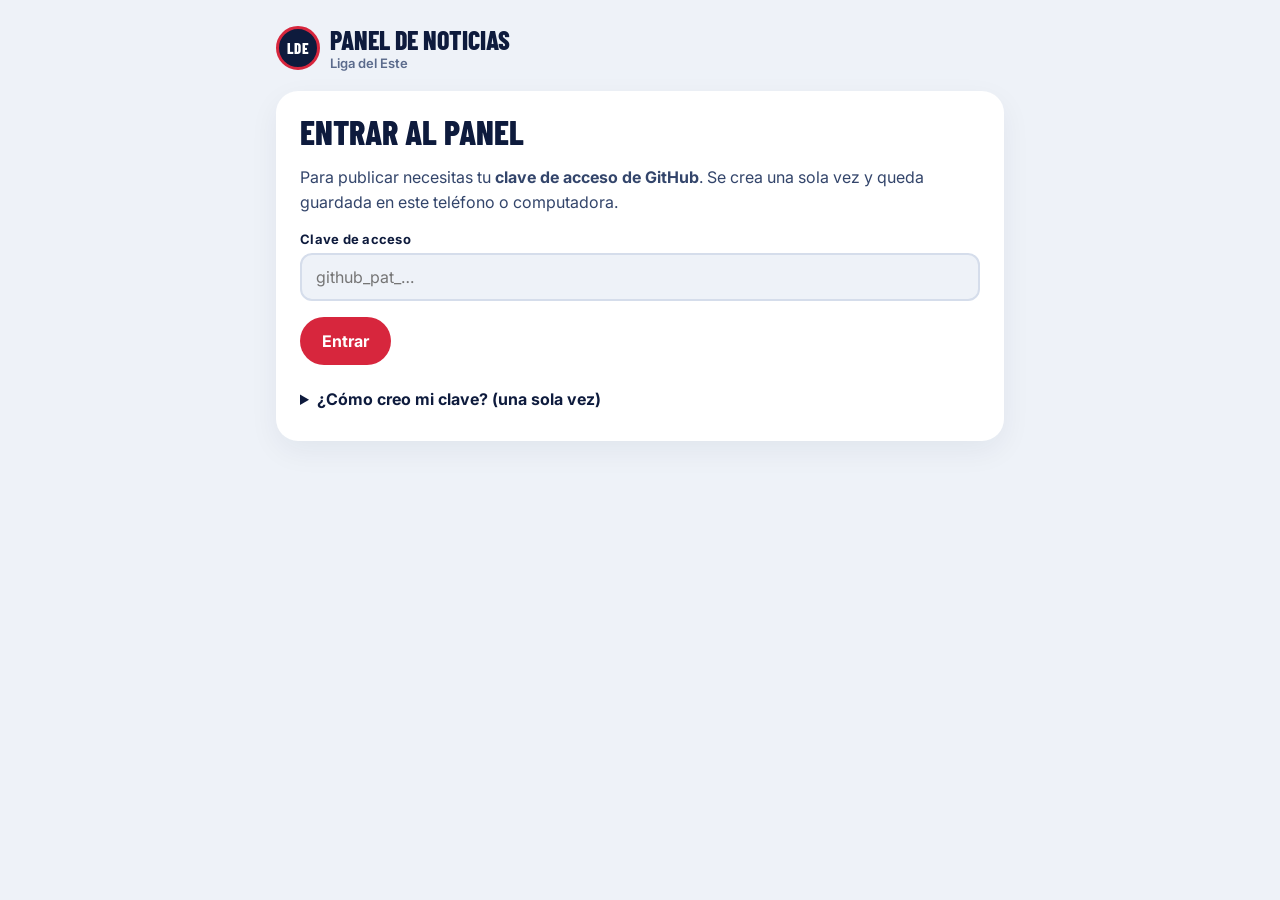
==== admin/index.html @ 83b0cbcc "Mudanza a GitHub Pages y sección de Noticias con panel /admin - publicar.yml publica en GitHub Pages" ====
<!doctype html>
<html lang="es">
<head>
<meta charset="utf-8">
<meta name="viewport" content="width=device-width, initial-scale=1">
<meta name="robots" content="noindex, nofollow">
<title>Panel de noticias — Liga del Este</title>
<link rel="preconnect" href="https://fonts.googleapis.com">
<link rel="preconnect" href="https://fonts.gstatic.com" crossorigin>
<link href="https://fonts.googleapis.com/css2?family=Barlow+Condensed:wght@700;800&amp;family=Inter:wght@400;500;600;700&amp;display=swap" rel="stylesheet">
<link rel="stylesheet" href="../css/styles.css">
<style>
  body { background: var(--bg); }
  .adm { max-width: 760px; margin: 0 auto; padding: 24px 16px 80px; display: flex; flex-direction: column; gap: 20px; }
  .adm-top { display: flex; align-items: center; justify-content: space-between; gap: 12px; flex-wrap: wrap; }
  .adm-brand { display: flex; align-items: center; gap: 10px; font-family: var(--font-display); font-weight: 800; font-size: 26px; color: var(--navy); text-decoration: none; }
  .adm-brand small { font-family: var(--font-body); font-size: 13px; font-weight: 600; color: var(--muted); display: block; }
  .adm-card { background: var(--white); border-radius: 22px; padding: 24px; display: flex; flex-direction: column; gap: 16px; box-shadow: 0 10px 30px rgba(14, 27, 61, .06); }
  .adm-card h1, .adm-card h2 { margin: 0; font-family: var(--font-display); font-weight: 800; font-size: 34px; line-height: 1; text-transform: uppercase; }
  .adm-card p { margin: 0; color: var(--ink-2); line-height: 1.55; }
  .adm-steps { margin: 0; padding-left: 22px; color: var(--ink-2); line-height: 1.6; display: flex; flex-direction: column; gap: 6px; }
  .adm-steps strong { color: var(--navy); }
  .adm-row { display: flex; gap: 10px; flex-wrap: wrap; align-items: center; }
  .adm-btn { border: none; cursor: pointer; font-family: var(--font-body); font-size: 16px; min-height: 48px; justify-content: center; }
  .adm-btn--ghost { background: var(--white); color: var(--navy); border: 2px solid var(--line-2); }
  .adm-btn--danger { background: var(--white); color: #B3122B; border: 2px solid #F3B7C1; }
  .adm-btn:disabled { opacity: .6; cursor: wait; }
  .adm-list { display: flex; flex-direction: column; gap: 10px; }
  .adm-item { display: flex; align-items: center; gap: 14px; background: var(--white); border: 1px solid var(--line); border-radius: 16px; padding: 12px; }
  .adm-item img, .adm-item .adm-noimg { width: 72px; height: 54px; border-radius: 10px; object-fit: cover; background: var(--navy); flex-shrink: 0; }
  .adm-item__txt { flex: 1; min-width: 0; display: flex; flex-direction: column; gap: 4px; }
  .adm-item__txt strong { font-size: 16px; line-height: 1.3; }
  .adm-item__txt span { font-size: 13px; color: var(--muted); }
  .adm-msg { border-radius: 14px; padding: 14px 16px; line-height: 1.5; font-weight: 600; }
  .adm-msg--ok { background: #E7F7EE; color: #0C5A2E; border: 1px solid #9ED9B5; }
  .adm-msg--err { background: #FFEDEF; color: #8A1023; border: 1px solid #F3B7C1; }
  .adm-msg--info { background: #EEF2F8; color: var(--navy); border: 1px solid var(--line-2); }
  .adm-help { font-size: 13px; color: var(--muted); line-height: 1.45; }
  .adm-thumbs { display: flex; flex-wrap: wrap; gap: 10px; }
  .adm-thumb { position: relative; width: 120px; aspect-ratio: 4 / 3; border-radius: 12px; overflow: hidden; background: var(--navy); }
  .adm-thumb img { width: 100%; height: 100%; object-fit: cover; display: block; }
  .adm-thumb button { position: absolute; top: 6px; right: 6px; width: 32px; height: 32px; border-radius: 50%; border: none; background: rgba(14, 27, 61, .85); color: var(--white); font-size: 18px; line-height: 1; cursor: pointer; }
  .adm-file { display: inline-flex; align-items: center; gap: 8px; min-height: 48px; padding: 0 18px; border: 2px dashed var(--soft); border-radius: 14px; font-weight: 700; color: var(--navy); cursor: pointer; background: var(--bg); }
  .adm-file input { position: absolute; width: 1px; height: 1px; opacity: 0; }
  .adm-file:focus-within { outline: 3px solid var(--blue); outline-offset: 2px; }
  .adm-count { font-size: 12px; color: var(--muted); text-align: right; }
  .adm-confirm { background: #FFEDEF; border-radius: 14px; padding: 14px; display: flex; flex-direction: column; gap: 10px; }
  .adm-select { font: inherit; font-size: 16px; min-height: 48px; border: 2px solid var(--line-2); border-radius: 12px; padding: 0 12px; background: var(--bg); color: var(--navy); width: 100%; }
  [hidden] { display: none !important; }
</style>
<script type="module" src="admin.js"></script>
</head>
<body>
<div class="adm">
  <div class="adm-top">
    <a class="adm-brand" href="../index.html"><span class="brand__badge" style="width:44px;height:44px;font-size:15px">LDE</span><span>PANEL DE NOTICIAS<small>Liga del Este</small></span></a>
    <button type="button" class="btn btn--plain adm-btn adm-btn--ghost" id="salir" hidden>Salir</button>
  </div>

  <!-- ===== Entrar ===== -->
  <section class="adm-card" id="vista-entrar" hidden>
    <h1>Entrar al panel</h1>
    <p>Para publicar necesitas tu <strong>clave de acceso de GitHub</strong>. Se crea una sola vez y queda guardada en este teléfono o computadora.</p>
    <div class="field">
      <label for="token">Clave de acceso</label>
      <input id="token" type="password" autocomplete="off" placeholder="github_pat_…">
    </div>
    <p class="adm-msg adm-msg--err" id="entrar-error" role="alert" hidden></p>
    <div class="adm-row"><button type="button" class="btn btn--red btn--plain adm-btn" id="entrar">Entrar</button></div>
    <details>
      <summary style="cursor:pointer;font-weight:700;padding:8px 0">¿Cómo creo mi clave? (una sola vez)</summary>
      <ol class="adm-steps">
        <li>Abre <a href="https://github.com/settings/personal-access-tokens/new" target="_blank" rel="noopener">github.com/settings/personal-access-tokens/new</a> con tu cuenta de GitHub.</li>
        <li><strong>Token name:</strong> Panel de noticias.</li>
        <li><strong>Expiration:</strong> elige <strong>Custom</strong> y pon una fecha dentro de un año.</li>
        <li><strong>Repository access:</strong> elige <strong>Only select repositories</strong> y marca <strong>liga-del-este-web</strong>.</li>
        <li><strong>Permissions → Repository permissions → Contents:</strong> elige <strong>Read and write</strong>.</li>
        <li>Toca <strong>Generate token</strong>, copia la clave (empieza con <code>github_pat_</code>) y pégala arriba.</li>
      </ol>
      <p class="adm-help">La clave solo sirve para la web de la liga. No la compartas. Si la pierdes o cambias de teléfono, crea otra igual.</p>
    </details>
  </section>

  <!-- ===== Lista ===== -->
  <section class="adm-card" id="vista-lista" hidden>
    <div class="adm-row" style="justify-content:space-between">
      <h1>Noticias</h1>
      <button type="button" class="btn btn--red btn--plain adm-btn" id="nueva">+ Nueva noticia</button>
    </div>
    <p class="adm-msg adm-msg--ok" id="lista-ok" role="status" hidden></p>
    <div class="adm-list" id="lista"><p class="adm-help">Cargando…</p></div>
  </section>

  <!-- ===== Editor ===== -->
  <section class="adm-card" id="vista-editor" hidden>
    <h2 id="editor-titulo">Nueva noticia</h2>
    <form id="editor" class="form-grid" novalidate>
      <div class="field"><label for="f-titulo">Título</label>
        <input id="f-titulo" type="text" maxlength="120" required placeholder="Ej.: Garrincha FC campeón de la Super Copa U12"></div>
      <div class="field field--half"><label for="f-fecha">Fecha</label><input id="f-fecha" type="date" required></div>
      <div class="field field--half"><label for="f-tipo">Tipo</label>
        <select id="f-tipo" class="adm-select">
          <option value="jornada">Jornada</option>
          <option value="aviso">Aviso</option>
          <option value="evento">Evento</option>
          <option value="institucional">La liga</option>
        </select></div>
      <div class="field"><label for="f-resumen">Resumen <span class="field__opt">(1 o 2 líneas: sale en la portada y en WhatsApp)</span></label>
        <textarea id="f-resumen" rows="2" maxlength="220"></textarea>
        <span class="adm-count" id="f-resumen-n">0 / 220</span></div>
      <div class="field"><label for="f-texto">Texto de la noticia</label>
        <textarea id="f-texto" rows="10" placeholder="Escribe aquí. Deja una línea en blanco entre párrafos."></textarea>
        <span class="adm-help">Deja una línea en blanco entre párrafos. Para <strong>negrita</strong>, escribe **así**.</span></div>

      <div class="field">
        <span style="font-size:13px;font-weight:700">Foto de portada</span>
        <div class="adm-thumbs" id="portada-prev"></div>
        <label class="adm-file"><input type="file" id="f-portada" accept="image/*">Elegir foto de portada</label>
      </div>
      <div class="field">
        <span style="font-size:13px;font-weight:700">Más fotos <span class="field__opt">(opcional)</span></span>
        <div class="adm-thumbs" id="fotos-prev"></div>
        <label class="adm-file"><input type="file" id="f-fotos" accept="image/*" multiple>Agregar fotos</label>
        <span class="adm-help">Las fotos se achican solas antes de subir, para que la web cargue rápido.</span>
      </div>

      <label class="consent"><input type="checkbox" id="f-urgente"><span><strong>Aviso urgente:</strong> mostrar una franja roja arriba de toda la web (ej.: se suspende la jornada por lluvia).</span></label>
      <div class="field field--half" id="f-hasta-box" hidden><label for="f-hasta">Mostrar la franja hasta</label><input id="f-hasta" type="date"></div>

      <p class="adm-msg adm-msg--err" id="editor-error" role="alert" hidden></p>
      <p class="adm-msg adm-msg--info" id="editor-progreso" role="status" hidden></p>
      <div class="adm-row">
        <button type="submit" class="btn btn--red btn--plain adm-btn" id="publicar">Publicar</button>
        <button type="button" class="btn btn--plain adm-btn adm-btn--ghost" id="cancelar">Cancelar</button>
        <button type="button" class="btn btn--plain adm-btn adm-btn--danger" id="borrar" hidden>Borrar noticia</button>
      </div>
      <div class="adm-confirm" id="confirmar-borrar" hidden>
        <strong>¿Seguro que quieres borrar esta noticia y sus fotos? No se puede deshacer.</strong>
        <div class="adm-row">
          <button type="button" class="btn btn--plain adm-btn adm-btn--danger" id="borrar-si">Sí, borrar</button>
          <button type="button" class="btn btn--plain adm-btn adm-btn--ghost" id="borrar-no">No, dejarla</button>
        </div>
      </div>
    </form>
  </section>
</div>
</body>
</html>
---- css/styles.css ----
/* Liga del Este — estilos del sitio */

:root {
  --navy: #0E1B3D;
  --navy-deep: #0B1530;
  --red: #D7263D;
  --blue: #1F4FD1;
  --blue-dark: #1A44B8;
  --bg: #EEF2F8;
  --bg-hero: #E4EAF4;
  --white: #FFFFFF;
  --ink-2: #33456B;
  --ink-3: #3A4A6B;
  --muted: #5B6B8C;
  --line: #DCE3EF;
  --line-2: #D5DDEB;
  --line-3: #E6EBF4;
  --soft: #C9D5F0;
  --tick-label: #9FB4E8;

  --font-display: 'Barlow Condensed', sans-serif;
  --font-body: Inter, system-ui, sans-serif;
  --container: 1360px;
  --shadow-card: 0 14px 30px rgba(14, 27, 61, .14);
}

* { box-sizing: border-box; }

body {
  margin: 0;
  background: var(--bg);
  color: var(--navy);
  font-family: var(--font-body);
  overflow-x: hidden;
}

a { color: var(--blue); }
a:hover { color: var(--navy); }

.container {
  max-width: var(--container);
  margin: 0 auto;
  padding-left: 24px;
  padding-right: 24px;
}

.display { font-family: var(--font-display); font-weight: 800; }
.accent-red { color: var(--red); }
.accent-blue { color: var(--blue); }

/* ---------- Avatar / escudo ---------- */
.crest {
  border-radius: 50%;
  color: var(--white);
  display: inline-flex;
  align-items: center;
  justify-content: center;
  font-family: var(--font-display);
  font-weight: 800;
  flex-shrink: 0;
}

/* ---------- Botones ---------- */
.btn {
  display: inline-flex;
  align-items: center;
  gap: 14px;
  border-radius: 999px;
  text-decoration: none;
  font-weight: 700;
  flex-shrink: 0;
}
.btn:hover { filter: brightness(1.12); }
.btn__icon {
  border-radius: 50%;
  display: flex;
  align-items: center;
  justify-content: center;
  flex-shrink: 0;
}
.btn--dark { background: var(--navy); color: var(--white); }
.btn--dark:hover { color: var(--white); }
.btn--dark .btn__icon { background: var(--red); }
.btn--light { background: var(--white); color: var(--navy); }
.btn--light:hover { color: var(--navy); }
.btn--light .btn__icon { background: var(--navy); }
.btn--red { background: var(--red); color: var(--white); }
.btn--red:hover { color: var(--white); }
.btn--red .btn__icon { background: var(--white); }

.btn--lg { padding: 7px 28px 7px 7px; font-size: 17px; }
.btn--lg .btn__icon { width: 48px; height: 48px; }
.btn--md { padding: 7px 26px 7px 7px; font-size: 16px; }
.btn--md .btn__icon { width: 46px; height: 46px; }
.btn--sm { padding: 6px 22px 6px 6px; font-size: 15px; gap: 12px; }
.btn--sm .btn__icon { width: 40px; height: 40px; }
.btn--plain { padding: 12px 22px; font-size: 15px; gap: 10px; }

/* ---------- Encabezado de sección ---------- */
.kicker {
  font-size: 13px;
  font-weight: 700;
  letter-spacing: .14em;
  color: var(--red);
}
.section-title {
  margin: 0;
  font-family: var(--font-display);
  font-weight: 800;
  font-size: clamp(40px, 5vw, 64px);
  line-height: .95;
  text-transform: uppercase;
}
.section-head {
  display: flex;
  flex-wrap: wrap;
  justify-content: space-between;
  align-items: flex-end;
  gap: 24px;
  margin-bottom: 36px;
}
.section-head__text { display: flex; flex-direction: column; gap: 10px; }

/* ---------- Cintillo de resultados ---------- */
.ticker {
  background: var(--navy);
  color: var(--white);
  display: flex;
  align-items: stretch;
  height: 44px;
  font-size: 14px;
}
.ticker__label {
  background: var(--red);
  display: flex;
  align-items: center;
  gap: 8px;
  padding: 0 18px;
  font-family: var(--font-display);
  font-weight: 800;
  letter-spacing: .06em;
  font-size: 16px;
  flex-shrink: 0;
  z-index: 2;
}
.ticker__dot { width: 8px; height: 8px; border-radius: 50%; background: var(--white); }
.ticker__viewport { overflow: hidden; flex: 1; display: flex; align-items: center; }
.ticker__track {
  display: flex;
  width: max-content;
  animation: lde-tick 70s linear infinite;
}
.ticker__track:hover { animation-play-state: paused; }
@keyframes lde-tick { from { transform: translateX(0); } to { transform: translateX(-50%); } }
.ticker__item {
  display: flex;
  align-items: center;
  gap: 10px;
  padding: 0 26px;
  border-right: 1px solid rgba(255, 255, 255, .14);
  white-space: nowrap;
}
.ticker__cat { font-size: 11px; font-weight: 700; letter-spacing: .08em; color: var(--tick-label); }
.ticker__team { font-weight: 500; }
.ticker__score {
  font-family: var(--font-display);
  font-weight: 800;
  font-size: 18px;
  background: rgba(255, 255, 255, .1);
  padding: 1px 8px;
  border-radius: 6px;
}

/* ---------- Portada ---------- */
.hero { position: relative; background: var(--bg-hero); }
.hero__band {
  position: absolute;
  top: 0; right: 0; bottom: 0;
  width: 34%;
  background: var(--navy);
}
.hero__navwrap { position: relative; padding-top: 22px; }

.nav {
  position: relative;
  background: var(--white);
  border-radius: 999px;
  padding: 10px 12px 10px 18px;
  display: flex;
  align-items: center;
  gap: 20px;
  box-shadow: 0 8px 30px rgba(14, 27, 61, .08);
}
.brand { display: flex; align-items: center; gap: 10px; text-decoration: none; color: var(--navy); }
.brand:hover { color: var(--navy); }
.brand__badge {
  width: 52px; height: 52px;
  border-radius: 50%;
  background: var(--navy);
  border: 3px solid var(--red);
  display: flex;
  align-items: center;
  justify-content: center;
  color: var(--white);
  font-family: var(--font-display);
  font-weight: 800;
  font-size: 18px;
  letter-spacing: .02em;
  flex-shrink: 0;
}
.brand__text { display: flex; flex-direction: column; line-height: 1; }
.brand__name { font-family: var(--font-display); font-weight: 800; font-size: 22px; letter-spacing: .02em; }
.brand__tag { font-size: 11px; font-weight: 600; color: var(--muted); letter-spacing: .1em; }

.nav__links {
  display: flex;
  flex: 1;
  justify-content: center;
  gap: 26px;
  font-weight: 600;
  font-size: 15px;
}
.nav__links a { color: var(--ink-3); text-decoration: none; }
.nav__links a:hover,
.nav__links a[aria-current="page"] { color: var(--red); }
.nav__spacer { flex: 1; display: none; }
.nav__menubtn {
  display: none;
  width: 48px; height: 48px;
  border-radius: 50%;
  border: 1px solid var(--line-2);
  background: var(--white);
  align-items: center;
  justify-content: center;
  cursor: pointer;
  flex-shrink: 0;
}

@media (max-width: 980px) {
  .nav__links { display: none; }
  .nav__spacer { display: block; }
  .nav__menubtn { display: inline-flex; }
  .nav.is-open .nav__links {
    display: flex;
    flex-direction: column;
    gap: 4px;
    position: absolute;
    top: calc(100% + 10px);
    left: 0; right: 0;
    background: var(--white);
    border-radius: 24px;
    padding: 12px;
    box-shadow: 0 20px 50px rgba(14, 27, 61, .14);
    z-index: 10;
  }
  .nav.is-open .nav__links a { padding: 12px 14px; border-radius: 12px; }
  .nav.is-open .nav__links a:hover { background: var(--bg); }
}
@media (max-width: 560px) {
  .nav__cta { display: none; }
  .brand__tag { display: none; }
}

.hero__main {
  position: relative;
  padding-top: 64px;
  display: flex;
  flex-wrap: wrap;
  gap: 40px;
  align-items: stretch;
}
.hero__copy {
  flex: 999 1 560px;
  min-width: 0;
  display: flex;
  flex-direction: column;
  gap: 28px;
  padding-bottom: 40px;
}
.edition-chip {
  display: inline-flex;
  align-self: flex-start;
  align-items: center;
  gap: 10px;
  background: var(--white);
  border-radius: 999px;
  padding: 8px 16px 8px 8px;
  font-size: 13px;
  font-weight: 700;
  letter-spacing: .04em;
}
.edition-chip__tag { background: var(--blue); color: var(--white); border-radius: 999px; padding: 4px 10px; }
.hero__title {
  margin: 0;
  font-family: var(--font-display);
  font-weight: 800;
  font-size: clamp(52px, 7vw, 104px);
  line-height: .92;
  letter-spacing: -.01em;
  text-transform: uppercase;
}
.hero__lead { margin: 0; font-size: 19px; line-height: 1.55; color: var(--ink-2); max-width: 600px; }
.hero__actions { display: flex; flex-wrap: wrap; align-items: center; gap: 22px; }
.crest-stack { display: flex; align-items: center; gap: 12px; }
.crest-stack__list { display: flex; padding-left: 12px; }
.crest-stack__list .crest { width: 46px; height: 46px; margin-left: -12px; border: 3px solid var(--bg-hero); font-size: 15px; }
.crest-stack__text { font-size: 14px; line-height: 1.3; color: var(--ink-2); }
.crest-stack__text strong { color: var(--navy); font-size: 16px; }

.stats {
  margin-top: 14px;
  background: var(--navy);
  color: var(--white);
  clip-path: polygon(44px 0, 100% 0, 100% calc(100% - 44px), calc(100% - 44px) 100%, 0 100%, 0 44px);
  padding: 34px 44px;
  display: flex;
  flex-wrap: wrap;
  align-items: center;
  gap: 28px;
}
.stat { display: flex; align-items: center; gap: 28px; }
.stat__body { display: flex; flex-direction: column; gap: 4px; }
.stat__num { font-family: var(--font-display); font-weight: 800; font-size: 60px; line-height: 1; }
.stat__label { font-size: 15px; color: var(--soft); }
.stat__ring { width: 12px; height: 12px; border-radius: 50%; border: 3px solid var(--red); }
.spin-link { position: relative; width: 116px; height: 116px; display: block; margin-left: auto; }
.spin-link__ring { animation: lde-spin 22s linear infinite; transform-origin: 50% 50%; }
@keyframes lde-spin { to { transform: rotate(360deg); } }
.spin-link__arrow { position: absolute; inset: 0; display: flex; align-items: center; justify-content: center; }

.hero__photo {
  flex: 1 1 420px;
  min-width: 0;
  min-height: 560px;
  position: relative;
  background: var(--blue);
  clip-path: polygon(60px 0, 100% 0, 100% 100%, 0 100%, 0 60px);
  overflow: hidden;
}
.hero__photo > svg,
.hero__photo > img { position: absolute; inset: 0; width: 100%; height: 100%; object-fit: cover; }
.hero__caption {
  position: absolute;
  left: 24px; right: 24px; bottom: 24px;
  background: rgba(14, 27, 61, .78);
  color: var(--white);
  border-radius: 14px;
  padding: 16px 18px;
  display: flex;
  align-items: center;
  gap: 14px;
  font-size: 14px;
  line-height: 1.4;
}
.hero__caption span { color: var(--soft); }

@media (prefers-reduced-motion: reduce) {
  .ticker__track, .spin-link__ring { animation: none; }
}

/* ---------- Centro de competición ---------- */
.competition { padding-top: 110px; padding-bottom: 40px; }
.competition__intro { margin: 0; max-width: 420px; color: var(--ink-2); line-height: 1.5; }

.pill {
  display: inline-flex;
  align-items: center;
  gap: 10px;
  border-radius: 999px;
  font-family: var(--font-body);
  font-weight: 700;
  cursor: pointer;
  min-height: 48px;
  border: 2px solid var(--line-2);
  background: var(--white);
  color: var(--navy);
}
.pill:hover { border-color: var(--blue); }
.pill--div { padding: 0 22px; font-size: 16px; }
.pill--div[aria-selected="true"] { border-color: var(--navy); background: var(--navy); color: var(--white); }
.pill--cat { justify-content: center; min-width: 76px; padding: 0 18px; font-size: 15px; }
.pill--cat[aria-pressed="true"] { border-color: var(--cur); background: var(--cur); color: var(--white); }
.pill__dot { width: 12px; height: 12px; border-radius: 50%; border: 2px solid var(--white); }

.div-tabs { display: flex; flex-wrap: wrap; gap: 12px; margin-bottom: 16px; }
.cat-pills { display: flex; flex-wrap: wrap; gap: 8px; margin-bottom: 30px; }

.panel {
  background: var(--white);
  border-radius: 28px;
  padding: 28px;
  box-shadow: 0 20px 50px rgba(14, 27, 61, .07);
}
.panel__head {
  display: flex;
  flex-wrap: wrap;
  justify-content: space-between;
  align-items: center;
  gap: 18px;
  margin-bottom: 24px;
}
.panel__id { display: flex; align-items: center; gap: 14px; }
.panel__badge {
  width: 54px; height: 54px;
  border-radius: 16px;
  background: var(--cur);
  color: var(--white);
  display: flex;
  align-items: center;
  justify-content: center;
  font-family: var(--font-display);
  font-weight: 800;
  font-size: 22px;
}
.panel__title { font-family: var(--font-display); font-weight: 800; font-size: 30px; line-height: 1; text-transform: uppercase; }
.panel__meta { font-size: 14px; color: var(--muted); }

.view-tabs { display: flex; background: var(--bg); border-radius: 999px; padding: 5px; gap: 4px; }
.view-tab {
  border: none;
  border-radius: 999px;
  padding: 0 20px;
  min-height: 44px;
  font-family: var(--font-body);
  font-weight: 700;
  font-size: 14px;
  cursor: pointer;
  background: transparent;
  color: var(--muted);
}
.view-tab[aria-selected="true"] { background: var(--white); color: var(--navy); box-shadow: 0 2px 8px rgba(14, 27, 61, .12); }

.matches { display: grid; grid-template-columns: repeat(auto-fill, minmax(320px, 1fr)); gap: 16px; }
@media (max-width: 400px) { .matches { grid-template-columns: 1fr; } }

.card { transition: transform .2s, box-shadow .2s; }
.card:hover { transform: translateY(-3px); box-shadow: var(--shadow-card); }

.match {
  border: 1px solid var(--line);
  border-radius: 20px;
  padding: 20px;
  display: flex;
  flex-direction: column;
  gap: 16px;
  background: var(--white);
}
.match__top {
  display: flex;
  justify-content: space-between;
  align-items: center;
  font-size: 12px;
  font-weight: 700;
  letter-spacing: .06em;
  color: var(--muted);
}
.match__tag { border-radius: 999px; padding: 4px 10px; }
.match__tag--final { background: var(--navy); color: var(--white); }
.match__tag--sched { background: #E6EDFF; color: var(--blue); }
.match__teams { display: grid; grid-template-columns: minmax(0, 1fr) auto minmax(0, 1fr); align-items: center; gap: 10px; }
.match__team { display: flex; flex-direction: column; align-items: center; gap: 8px; text-align: center; font-weight: 700; font-size: 14px; line-height: 1.25; }
.match__team .crest { width: 56px; height: 56px; font-size: 18px; }
.match__score {
  font-family: var(--font-display);
  font-weight: 800;
  font-size: 40px;
  line-height: 1;
  background: var(--bg);
  border-radius: 14px;
  padding: 8px 14px;
  white-space: nowrap;
}
.match__venue {
  display: flex;
  align-items: center;
  gap: 8px;
  font-size: 13px;
  color: var(--muted);
  border-top: 1px dashed var(--line);
  padding-top: 12px;
}

.standings-wrap { overflow-x: auto; border: 1px solid var(--line); border-radius: 20px; }
.standings { width: 100%; border-collapse: collapse; min-width: 640px; font-size: 15px; }
.standings thead tr { background: var(--navy); color: var(--white); font-size: 12px; letter-spacing: .08em; }
.standings th { padding: 14px 8px; }
.standings th:first-child, .standings td:first-child { padding-left: 16px; text-align: left; }
.standings th:nth-child(2) { text-align: left; }
.standings th:last-child, .standings td:last-child { padding-right: 16px; }
.standings td { padding: 12px 8px; text-align: center; }
.standings td:nth-child(2) { text-align: left; }
.standings tbody tr { border-top: 1px solid var(--line-3); }
.standings tbody tr:first-child { background: #F3F6FD; }
.standings__pos {
  display: inline-flex;
  width: 28px; height: 28px;
  border-radius: 8px;
  align-items: center;
  justify-content: center;
  font-weight: 700;
  background: var(--bg);
  color: var(--navy);
}
.standings__pos--top { background: var(--cur); color: var(--white); }
.standings__team { display: flex; align-items: center; gap: 10px; font-weight: 600; }
.standings__team .crest { width: 32px; height: 32px; font-size: 12px; }
.standings__pts { font-family: var(--font-display); font-weight: 800; font-size: 22px; }

.empty {
  border: 2px dashed var(--soft);
  border-radius: 20px;
  padding: 44px 24px;
  display: flex;
  flex-direction: column;
  align-items: center;
  gap: 12px;
  text-align: center;
}
.empty strong { font-size: 18px; }
.empty span { color: var(--muted); max-width: 460px; line-height: 1.5; }

.panel__foot {
  display: flex;
  flex-wrap: wrap;
  justify-content: space-between;
  align-items: center;
  gap: 14px;
  margin-top: 22px;
  padding-top: 20px;
  border-top: 1px solid var(--line-3);
}
.panel__source { font-size: 13px; color: var(--muted); }
.panel__foot .btn { background: var(--cur); color: var(--white); }

/* ---------- Banner próxima jornada ---------- */
.banner-section { padding-top: 40px; padding-bottom: 40px; }
.banner {
  background: var(--red);
  color: var(--white);
  clip-path: polygon(0 0, calc(100% - 60px) 0, 100% 60px, 100% 100%, 60px 100%, 0 calc(100% - 60px));
  padding: 48px 56px;
  display: flex;
  flex-wrap: wrap;
  align-items: center;
  justify-content: space-between;
  gap: 28px;
}
.banner__text { display: flex; flex-direction: column; gap: 10px; max-width: 720px; }
.banner__kicker { font-size: 13px; font-weight: 700; letter-spacing: .14em; color: #FFD9DE; }
.banner__title { font-family: var(--font-display); font-weight: 800; font-size: clamp(36px, 4.4vw, 58px); line-height: .95; text-transform: uppercase; }
.banner__lead { font-size: 17px; line-height: 1.5; color: #FFE7EA; }
@media (max-width: 560px) { .banner { padding: 44px 28px; } }

/* ---------- Divisiones ---------- */
.divisions { padding-top: 70px; padding-bottom: 40px; }
.div-grid { display: grid; grid-template-columns: repeat(auto-fit, minmax(300px, 1fr)); gap: 20px; }
@media (max-width: 400px) { .div-grid { grid-template-columns: 1fr; } }
.div-card { background: var(--white); border-radius: 24px; overflow: hidden; display: flex; flex-direction: column; }
.div-card__head {
  color: var(--white);
  padding: 28px;
  display: flex;
  flex-direction: column;
  gap: 6px;
  min-height: 120px;
  justify-content: flex-end;
}
.div-card__kicker { font-size: 12px; font-weight: 700; letter-spacing: .12em; opacity: .85; }
.div-card__name { font-family: var(--font-display); font-weight: 800; font-size: 44px; line-height: 1; text-transform: uppercase; }
.div-card__body { padding: 24px 28px 28px; display: flex; flex-direction: column; gap: 18px; flex: 1; }
.div-card__cats { display: flex; flex-wrap: wrap; gap: 8px; }
.div-card__cats span { border: 1px solid var(--line); border-radius: 999px; padding: 6px 12px; font-size: 13px; font-weight: 700; }
.div-card__nums { display: flex; gap: 24px; margin-top: auto; }
.div-card__nums div { display: flex; flex-direction: column; }
.div-card__nums strong { font-family: var(--font-display); font-weight: 800; font-size: 34px; line-height: 1; }
.div-card__nums span { font-size: 13px; color: var(--muted); }

/* ---------- TV ---------- */
.tv { background: var(--navy); color: var(--white); margin-top: 70px; }
.tv__inner { padding-top: 90px; padding-bottom: 90px; display: flex; flex-wrap: wrap; gap: 48px; align-items: center; }
.tv__copy { flex: 1 1 380px; display: flex; flex-direction: column; gap: 18px; }
.tv__copy .kicker { color: #FF8A98; }
.tv__copy .accent-red { color: #FF5A6E; }
.tv__lead { margin: 0; font-size: 18px; line-height: 1.55; color: var(--soft); }
.tv__copy .btn { align-self: flex-start; }
.tv__grid { flex: 999 1 560px; min-width: 0; display: grid; grid-template-columns: repeat(2, minmax(0, 1fr)); gap: 16px; }
@media (max-width: 560px) { .tv__grid { grid-template-columns: 1fr; } }
.video { display: flex; flex-direction: column; gap: 10px; }
.video__thumb {
  aspect-ratio: 16 / 9;
  border-radius: 16px;
  position: relative;
  display: flex;
  align-items: center;
  justify-content: center;
}
.video__play {
  width: 56px; height: 56px;
  border-radius: 50%;
  background: rgba(255, 255, 255, .95);
  display: flex;
  align-items: center;
  justify-content: center;
}
.video__tag {
  position: absolute;
  left: 12px; top: 12px;
  color: var(--white);
  font-size: 11px;
  font-weight: 700;
  letter-spacing: .08em;
  padding: 4px 10px;
  border-radius: 999px;
}
.video__title { font-weight: 600; font-size: 15px; line-height: 1.35; }

/* ---------- Clubes ---------- */
.clubs { padding-top: 100px; padding-bottom: 40px; }
.clubs__all { font-weight: 700; color: var(--navy); }
.club-grid { display: grid; grid-template-columns: repeat(auto-fill, minmax(150px, 1fr)); gap: 14px; }
.club {
  background: var(--white);
  border-radius: 20px;
  padding: 22px 12px;
  display: flex;
  flex-direction: column;
  align-items: center;
  gap: 12px;
  text-decoration: none;
  color: var(--navy);
  text-align: center;
  font-weight: 600;
  font-size: 14px;
  line-height: 1.3;
}
.club:hover { color: var(--navy); }
.club .crest { width: 72px; height: 72px; font-size: 24px; }

/* ---------- Patrocinadores ---------- */
.sponsors { padding-top: 60px; padding-bottom: 100px; }
.sponsors__inner {
  border-top: 1px solid var(--line-2);
  padding-top: 40px;
  display: flex;
  flex-direction: column;
  gap: 24px;
  align-items: center;
}
.sponsors .kicker { color: var(--muted); }
.sponsors__row { display: flex; flex-wrap: wrap; justify-content: center; gap: 14px; width: 100%; }
.sponsor-slot {
  flex: 1 1 170px;
  max-width: 220px;
  height: 84px;
  border: 2px dashed var(--soft);
  border-radius: 16px;
  display: flex;
  align-items: center;
  justify-content: center;
  font-weight: 700;
  font-size: 13px;
  letter-spacing: .06em;
  color: var(--muted);
}
.sponsors__cta { font-weight: 700; color: var(--red); }

/* ---------- Pie ---------- */
.footer { background: var(--navy-deep); color: var(--soft); }
.footer__inner { padding-top: 72px; padding-bottom: 32px; display: flex; flex-direction: column; gap: 48px; }
.footer__cols { display: flex; flex-wrap: wrap; gap: 48px; justify-content: space-between; }
.footer__about { flex: 1 1 320px; max-width: 420px; display: flex; flex-direction: column; gap: 18px; }
.footer__about p { margin: 0; line-height: 1.6; }
.footer__brand { display: flex; align-items: center; gap: 12px; }
.footer__brand .brand__badge { width: 56px; height: 56px; font-size: 19px; }
.footer__brand span { font-family: var(--font-display); font-weight: 800; font-size: 26px; color: var(--white); }
.socials { display: flex; gap: 10px; }
.socials a {
  width: 44px; height: 44px;
  border-radius: 50%;
  border: 1px solid rgba(255, 255, 255, .25);
  display: flex;
  align-items: center;
  justify-content: center;
}
.footer__col { display: flex; flex-direction: column; gap: 12px; }
.footer__col--contact { gap: 14px; align-items: flex-start; }
.footer__col-title { color: var(--white); font-weight: 700; }
.footer__col a:not(.btn) { color: var(--soft); text-decoration: none; }
.footer__col a:not(.btn):hover { color: var(--white); }
.footer__bottom {
  border-top: 1px solid rgba(255, 255, 255, .12);
  padding-top: 22px;
  display: flex;
  flex-wrap: wrap;
  justify-content: space-between;
  gap: 12px;
  font-size: 13px;
}

/* ---------- Ajustes móviles ---------- */
@media (max-width: 560px) {
  .stats { padding: 34px 28px; }
  .spin-link { margin-left: 0; }
  .hero__photo { min-height: 420px; }
  .panel { padding: 20px; border-radius: 22px; }
}

/* =========================================================
   Galería de fotos (portada e historia)
   ========================================================= */
.gallery-section { padding-top: 90px; padding-bottom: 40px; }
.gallery {
  display: grid;
  grid-template-columns: repeat(4, minmax(0, 1fr));
  grid-auto-rows: clamp(150px, 16vw, 230px);
  gap: 14px;
}
/* La primera foto va grande; con 5 fotos quedan dos filas parejas. */
.gallery > :first-child { grid-column: span 2; grid-row: span 2; }
@media (max-width: 760px) {
  .gallery { grid-template-columns: repeat(2, minmax(0, 1fr)); grid-auto-rows: 140px; gap: 10px; }
}

.photo {
  position: relative;
  border-radius: 18px;
  overflow: hidden;
  background: var(--navy);
  margin: 0;
  min-width: 0;
}
.photo__btn {
  all: unset;
  display: block;
  width: 100%;
  height: 100%;
  cursor: zoom-in;
}
.photo__btn:focus-visible { outline: 3px solid var(--red); outline-offset: 3px; }
.photo img { width: 100%; height: 100%; object-fit: cover; display: block; transition: transform .4s; }
.photo:hover img { transform: scale(1.04); }
.photo figcaption {
  position: absolute;
  left: 10px; right: 10px; bottom: 10px;
  background: rgba(14, 27, 61, .78);
  color: var(--white);
  border-radius: 10px;
  padding: 8px 12px;
  font-size: 13px;
  line-height: 1.35;
  pointer-events: none;
}
.photo--empty {
  background: var(--white);
  border: 2px dashed var(--soft);
  display: flex;
  flex-direction: column;
  align-items: center;
  justify-content: center;
  gap: 8px;
  color: var(--muted);
  font-size: 13px;
  font-weight: 700;
  letter-spacing: .04em;
  text-align: center;
  padding: 12px;
}
.gallery-note { margin: 18px 0 0; font-size: 13px; color: var(--muted); }

.lightbox {
  border: none;
  padding: 0;
  background: transparent;
  max-width: min(1100px, 94vw);
  max-height: 92vh;
}
.lightbox::backdrop { background: rgba(11, 21, 48, .88); }
.lightbox img { display: block; max-width: 100%; max-height: 80vh; border-radius: 16px; margin: 0 auto; }
.lightbox__caption { color: var(--white); text-align: center; margin-top: 12px; font-size: 15px; }
.lightbox__close {
  position: fixed;
  top: 16px; right: 16px;
  width: 48px; height: 48px;
  border-radius: 50%;
  border: none;
  background: var(--white);
  cursor: pointer;
  display: flex;
  align-items: center;
  justify-content: center;
}

/* =========================================================
   Página Historia
   ========================================================= */
.h-hero__main {
  position: relative;
  padding-top: 64px;
  padding-bottom: 80px;
  display: flex;
  flex-wrap: wrap;
  gap: 40px;
  align-items: center;
}
.h-hero__copy { flex: 999 1 520px; min-width: 0; display: flex; flex-direction: column; gap: 26px; }
.collage {
  flex: 1 1 440px;
  min-width: 0;
  display: grid;
  grid-template-columns: 1.3fr 1fr;
  grid-template-rows: 220px 220px;
  gap: 14px;
}
.collage > :first-child { grid-row: span 2; clip-path: polygon(60px 0, 100% 0, 100% 100%, 0 100%, 0 60px); border-radius: 0; }
@media (max-width: 480px) { .collage { grid-template-rows: 160px 160px; } }

.about { padding-top: 100px; padding-bottom: 40px; display: flex; flex-wrap: wrap; gap: 48px; }
.about__title { flex: 1 1 360px; }
.about__body { flex: 1.4 1 420px; display: flex; flex-direction: column; gap: 18px; font-size: 18px; line-height: 1.6; color: var(--ink-2); }
.about__body p { margin: 0; }
.placeholder-text { color: var(--muted); font-style: italic; }

.h-stats {
  margin-top: 30px;
  background: var(--navy);
  color: var(--white);
  clip-path: polygon(44px 0, 100% 0, 100% calc(100% - 44px), calc(100% - 44px) 100%, 0 100%, 0 44px);
  padding: 40px 44px;
  display: grid;
  grid-template-columns: repeat(auto-fit, minmax(160px, 1fr));
  gap: 28px;
}

.values { padding-top: 60px; padding-bottom: 40px; }
.values__grid { display: grid; grid-template-columns: repeat(auto-fit, minmax(260px, 1fr)); gap: 20px; }
.value {
  background: var(--white);
  border-radius: 24px;
  padding: 30px 28px;
  display: flex;
  flex-direction: column;
  gap: 14px;
}
.value__num { font-family: var(--font-display); font-weight: 800; font-size: 20px; color: var(--red); }
.value__title { font-family: var(--font-display); font-weight: 800; font-size: 36px; line-height: 1; text-transform: uppercase; }
.value p { margin: 0; color: var(--ink-2); line-height: 1.55; }

.editions { padding-top: 80px; padding-bottom: 40px; }
.editions__grid { display: grid; grid-template-columns: repeat(auto-fill, minmax(230px, 1fr)); gap: 14px; }
.edition {
  background: var(--white);
  border-radius: 20px;
  padding: 22px;
  display: flex;
  flex-direction: column;
  gap: 8px;
  min-height: 180px;
}
.edition__num { font-family: var(--font-display); font-weight: 800; font-size: 56px; line-height: .9; color: var(--blue); }
.edition__label { font-size: 12px; font-weight: 700; letter-spacing: .12em; color: var(--muted); }
.edition__dates { font-weight: 700; }
.edition__note { font-size: 14px; color: var(--muted); line-height: 1.45; margin-top: auto; }
.edition--current { background: var(--red); color: var(--white); }
.edition--current .edition__num { color: var(--white); }
.edition--current .edition__label,
.edition--current .edition__note { color: #FFE7EA; }

.venues { padding-top: 80px; padding-bottom: 40px; }
.venues__grid { display: grid; grid-template-columns: repeat(auto-fill, minmax(250px, 1fr)); gap: 14px; }
.venue {
  background: var(--white);
  border-radius: 20px;
  padding: 20px;
  display: flex;
  align-items: center;
  gap: 14px;
}
.venue__icon {
  width: 48px; height: 48px;
  border-radius: 14px;
  background: var(--bg);
  display: flex;
  align-items: center;
  justify-content: center;
  flex-shrink: 0;
}
.venue strong { display: block; font-size: 16px; }
.venue span { font-size: 14px; color: var(--muted); }

.join { padding-top: 60px; padding-bottom: 100px; }

/* La franja azul oscuro solo va detrás de la foto. Cuando la portada se apila
   en una columna (tablet / celular) quedaría detrás del titular y taparía
   las palabras en azul oscuro, así que se oculta. */
@media (max-width: 1100px) {
  .hero__band { display: none; }
}

/* =========================================================
   Logos e integración con YouTube
   ========================================================= */
.crest--logo { background: var(--white); box-shadow: inset 0 0 0 1px var(--line); overflow: hidden; }
.crest--logo img { width: 78%; height: 78%; object-fit: contain; display: block; }
.brand__badge--logo { background: var(--white); border-color: var(--white); overflow: hidden; padding: 0; }
.brand__badge--logo img { width: 100%; height: 100%; object-fit: contain; display: block; }

.sponsor-slot--logo { border: 1px solid var(--line-2); background: var(--white); padding: 14px 20px; }
.sponsor-slot--logo img { max-width: 100%; max-height: 100%; object-fit: contain; display: block; }
a.sponsor-slot--logo:hover { border-color: var(--blue); }

.video__thumb--real {
  border: none;
  padding: 0;
  width: 100%;
  cursor: pointer;
  background-size: cover;
  background-position: center;
  background-color: var(--navy);
}
.video__thumb--real:hover .video__play { transform: scale(1.08); }
.video__thumb--real:focus-visible { outline: 3px solid var(--white); outline-offset: 3px; }
.video__play { transition: transform .2s; }

.video-dialog { width: min(1100px, 94vw); }
.video-dialog__frame { aspect-ratio: 16 / 9; width: 100%; border-radius: 16px; overflow: hidden; background: #000; }
.video-dialog__frame iframe { width: 100%; height: 100%; border: 0; display: block; }

/* Datos en vivo de Dribbli */
.club__count { font-size: 12px; font-weight: 600; color: var(--muted); margin-top: -6px; }
.match__pens { display: block; font-family: var(--font-body); font-size: 11px; font-weight: 600; color: var(--muted); text-align: center; margin-top: 4px; }
.standings__group { font-family: var(--font-display); font-weight: 800; font-size: 22px; text-transform: uppercase; margin: 22px 0 10px; }
.standings__group:first-child { margin-top: 0; }
.standings abbr { text-decoration: none; cursor: help; }
.leaders { min-width: 560px; }
.leaders td:nth-child(3) { text-align: left; }
.leaders th:nth-child(3) { text-align: left; }
.leaders__player { text-align: left !important; font-weight: 600; }
.leaders th:nth-child(2) { text-align: left; }

/* Las 4 vistas (Resultados, Próximos, Tabla, Líderes) se reparten el ancho en celular */
@media (max-width: 560px) {
  .view-tabs { width: 100%; overflow-x: auto; }
  .view-tab { flex: 1 0 auto; padding: 0 10px; font-size: 13px; }
}

/* El titular no debe salirse en pantallas angostas (ni con la letra de respaldo) */
.hero__title { font-size: clamp(40px, 10.5vw, 104px); overflow-wrap: break-word; }

/* =========================================================
   Contacto, WhatsApp y formulario de patrocinio
   ========================================================= */
.sponsors__cta {
  font: inherit;
  font-weight: 700;
  color: var(--red);
  background: none;
  border: none;
  padding: 10px 4px;
  cursor: pointer;
  text-decoration: underline;
  text-underline-offset: 3px;
}
.sponsors__cta:hover { color: var(--navy); }
.sponsors__cta:focus-visible { outline: 3px solid var(--blue); outline-offset: 2px; border-radius: 6px; }
.footer__contact { color: var(--white); font-weight: 600; }

.btn--wa {
  background: #128C4A;
  color: var(--white);
  border: none;
  padding: 14px 24px;
  font-size: 16px;
  font-family: var(--font-body);
  justify-content: center;
  cursor: pointer;
  gap: 10px;
}
.btn--wa:hover { color: var(--white); }

.form-dialog {
  border: none;
  border-radius: 24px;
  padding: 0;
  width: min(560px, calc(100vw - 32px));
  max-height: calc(100dvh - 32px);
  background: var(--white);
  color: var(--navy);
  box-shadow: 0 30px 80px rgba(11, 21, 48, .35);
}
.form-dialog::backdrop { background: rgba(11, 21, 48, .7); }
.form-dialog__form, .form-dialog__done { padding: 32px; display: flex; flex-direction: column; gap: 16px; }
.form-dialog__form[hidden], .form-dialog__done[hidden] { display: none; }
.form-dialog__title { margin: 0; font-family: var(--font-display); font-weight: 800; font-size: 34px; line-height: 1; text-transform: uppercase; }
.form-dialog__lead { margin: 0; color: var(--ink-2); line-height: 1.5; }
.form-dialog__close {
  position: absolute;
  top: 14px; right: 14px;
  width: 44px; height: 44px;
  border-radius: 50%;
  border: 1px solid var(--line-2);
  background: var(--white);
  color: var(--navy);
  display: flex;
  align-items: center;
  justify-content: center;
  cursor: pointer;
}
.form-dialog__error { margin: 0; color: #B3122B; font-weight: 600; font-size: 14px; }
.form-dialog__alt { margin: 0; font-size: 13px; color: var(--muted); line-height: 1.5; }
.field { display: flex; flex-direction: column; gap: 6px; min-width: 0; }
.field label { font-size: 13px; font-weight: 700; letter-spacing: .02em; }
.field__opt { font-weight: 500; color: var(--muted); }
.field input, .field textarea {
  font: inherit;
  font-size: 16px;
  color: var(--navy);
  background: var(--bg);
  border: 2px solid var(--line-2);
  border-radius: 12px;
  padding: 12px 14px;
  min-height: 48px;
  width: 100%;
}
.field textarea { resize: vertical; }
.field input:focus, .field textarea:focus { outline: none; border-color: var(--blue); background: var(--white); }
.field-row { display: grid; grid-template-columns: 1fr 1fr; gap: 14px; }
@media (max-width: 520px) {
  .field-row { grid-template-columns: 1fr; }
  .form-dialog__form, .form-dialog__done { padding: 24px 20px; }
  .form-dialog__title { font-size: 28px; padding-right: 40px; }
}

/* =========================================================
   Páginas de texto (preguntas frecuentes, privacidad)
   ========================================================= */
.hero--page .hero__band { display: none; }
.page-head { position: relative; padding-top: 56px; padding-bottom: 64px; display: flex; flex-direction: column; gap: 22px; }
.page-head__title { font-size: clamp(40px, 8vw, 88px); }

.faq { padding-top: 64px; padding-bottom: 20px; max-width: 900px; display: flex; flex-direction: column; gap: 12px; }
.faq__item { background: var(--white); border-radius: 18px; border: 1px solid var(--line); }
.faq__item[open] { box-shadow: 0 12px 30px rgba(14, 27, 61, .08); }
.faq__q {
  list-style: none;
  cursor: pointer;
  padding: 20px 60px 20px 24px;
  font-weight: 700;
  font-size: 18px;
  position: relative;
  min-height: 44px;
}
.faq__q::-webkit-details-marker { display: none; }
.faq__q::after {
  content: "";
  position: absolute;
  right: 24px; top: 50%;
  width: 10px; height: 10px;
  border-right: 2.5px solid var(--red);
  border-bottom: 2.5px solid var(--red);
  transform: translateY(-70%) rotate(45deg);
  transition: transform .2s;
}
.faq__item[open] .faq__q::after { transform: translateY(-30%) rotate(-135deg); }
.faq__q:focus-visible { outline: 3px solid var(--blue); outline-offset: 2px; border-radius: 18px; }
.faq__a { padding: 0 24px 22px; color: var(--ink-2); line-height: 1.6; font-size: 16px; }
.faq__a p { margin: 0 0 10px; }
.faq__a p:last-child { margin-bottom: 0; }
.faq__a ul { margin: 0 0 10px; padding-left: 20px; }
.faq__a a { font-weight: 600; }

.prose { padding-top: 64px; padding-bottom: 90px; max-width: 760px; color: var(--ink-2); line-height: 1.7; font-size: 17px; }
.prose h2 { font-family: var(--font-display); font-weight: 800; font-size: 30px; line-height: 1.05; text-transform: uppercase; color: var(--navy); margin: 40px 0 12px; }
.prose h3 { font-size: 18px; color: var(--navy); margin: 24px 0 6px; }
.prose p { margin: 0 0 12px; }
.prose ul { padding-left: 20px; margin: 0 0 12px; }
.prose__updated { font-size: 14px; color: var(--muted); }

/* Partes que la liga debe completar antes de publicar */
mark.todo { background: #FFF1B8; color: #5C4400; border-radius: 4px; padding: 0 4px; font-style: italic; }

/* =========================================================
   Formularios con opciones (inscripción)
   ========================================================= */
.form-grid { display: grid; grid-template-columns: 1fr 1fr; gap: 14px; }
.form-grid > * { grid-column: 1 / -1; }
.form-grid > .field--half { grid-column: auto; }
@media (max-width: 520px) { .form-grid > .field--half { grid-column: 1 / -1; } }
.field__hint { font-size: 13px; color: var(--muted); }
.field--choices { border: none; padding: 0; margin: 0; min-width: 0; }
.field--choices legend { font-size: 13px; font-weight: 700; letter-spacing: .02em; padding: 0; margin-bottom: 8px; }
.choices { display: flex; flex-wrap: wrap; gap: 8px; }
.choice { position: relative; cursor: pointer; }
.choice input { position: absolute; opacity: 0; width: 1px; height: 1px; }
.choice span {
  display: inline-flex;
  align-items: center;
  min-height: 44px;
  padding: 0 16px;
  border: 2px solid var(--line-2);
  border-radius: 999px;
  font-weight: 600;
  font-size: 14px;
  background: var(--white);
}
.choice input:checked + span { background: var(--navy); border-color: var(--navy); color: var(--white); }
.choice input:focus-visible + span { outline: 3px solid var(--blue); outline-offset: 2px; }
.consent { display: flex; gap: 10px; align-items: flex-start; font-size: 14px; line-height: 1.45; cursor: pointer; }
.consent input { width: 22px; height: 22px; margin: 0; flex-shrink: 0; accent-color: var(--navy); }
.form-dialog__form .btn--wa { margin-top: 4px; }

/* =========================================================
   Imágenes para Instagram
   ========================================================= */
.panel__actions { display: flex; flex-wrap: wrap; gap: 10px; }
.btn--ig { background: var(--white); color: var(--navy); border: 2px solid var(--line-2); font-family: var(--font-body); cursor: pointer; }
.btn--ig:hover { border-color: var(--navy); filter: none; }
.btn--ig[hidden] { display: none; }
.share-dialog { width: min(620px, calc(100vw - 32px)); }
.share-dialog__body { padding: 28px; display: flex; flex-direction: column; gap: 16px; }
.share-formats { display: flex; gap: 6px; background: var(--bg); border-radius: 999px; padding: 5px; align-self: flex-start; }
.share-formats .view-tab[aria-pressed="true"] { background: var(--white); color: var(--navy); box-shadow: 0 2px 8px rgba(14, 27, 61, .12); }
.share-preview { position: relative; background: var(--bg); border-radius: 16px; padding: 12px; display: flex; justify-content: center; min-height: 200px; }
.share-preview img { max-width: 100%; max-height: 56vh; width: auto; border-radius: 8px; box-shadow: 0 10px 30px rgba(14, 27, 61, .2); transition: opacity .2s; }
.share-preview__loading { position: absolute; inset: 0; display: flex; align-items: center; justify-content: center; font-weight: 700; color: var(--muted); }
.share-preview__loading[hidden] { display: none; }
.share-actions { display: flex; flex-wrap: wrap; gap: 10px; }
.share-actions .share-btn { flex: 1 1 180px; justify-content: center; cursor: pointer; border: none; font-family: var(--font-body); font-size: 16px; }
.share-actions .share-btn[hidden] { display: none; }
@media (max-width: 520px) { .share-dialog__body { padding: 22px 18px; } }

/* =========================================================
   Boletín (Brevo)
   ========================================================= */
.nl-band {
  background: var(--white);
  color: var(--navy);
  border-radius: 28px;
  padding: 32px;
  display: flex;
  flex-wrap: wrap;
  gap: 28px;
  align-items: flex-start;
}
.nl-band__text { flex: 1 1 280px; display: flex; flex-direction: column; gap: 10px; }
.nl-band__text p { margin: 0; color: var(--ink-2); line-height: 1.5; }
.nl-band__title { margin: 0; font-family: var(--font-display); font-weight: 800; font-size: clamp(30px, 4vw, 42px); line-height: .98; text-transform: uppercase; }
.nl-band__form { flex: 2 1 420px; min-width: 0; }
.nl-form { display: flex; flex-direction: column; gap: 14px; }
.nl-form__grid { display: grid; grid-template-columns: 1fr 1fr; gap: 12px; }
@media (max-width: 560px) { .nl-form__grid { grid-template-columns: 1fr; } .nl-band { padding: 24px 20px; } }
.nl-form .consent { color: var(--ink-2); }
.nl-form .consent a { color: var(--blue); font-weight: 600; }
.nl-form__submit { border: none; cursor: pointer; font-family: var(--font-body); font-size: 16px; justify-content: center; align-self: flex-start; min-height: 48px; padding: 12px 26px; }
.nl-form__submit:disabled { opacity: .7; cursor: wait; }
.nl-done { background: #E7F7EE; border: 1px solid #9ED9B5; color: #0C5A2E; border-radius: 16px; padding: 18px 20px; display: flex; flex-direction: column; gap: 4px; line-height: 1.45; }
.nl-skip { align-self: center; background: none; border: none; color: var(--muted); font: inherit; font-size: 14px; text-decoration: underline; cursor: pointer; padding: 10px; }
.nl-skip:hover { color: var(--navy); }

/* =========================================================
   Pop-up (tarjeta abajo, no tapa la página)
   ========================================================= */
.popup {
  position: fixed;
  z-index: 50;
  right: max(20px, env(safe-area-inset-right, 0px));
  bottom: max(20px, env(safe-area-inset-bottom, 0px));
  width: min(360px, calc(100vw - 40px));
  background: var(--white);
  color: var(--navy);
  border-radius: 22px;
  box-shadow: 0 24px 60px rgba(11, 21, 48, .35);
  padding: 24px 22px 18px;
  display: flex;
  flex-direction: column;
  gap: 12px;
  opacity: 0;
  transform: translateY(24px);
  transition: opacity .25s, transform .25s;
}
.popup.is-in { opacity: 1; transform: none; }
.popup--patrocinador { border-top: 6px solid var(--red); }
.popup--instagram { border-top: 6px solid var(--blue); }
.popup__close {
  position: absolute;
  top: 10px; right: 10px;
  width: 44px; height: 44px;
  border-radius: 50%;
  border: none;
  background: var(--bg);
  color: var(--navy);
  display: flex;
  align-items: center;
  justify-content: center;
  cursor: pointer;
}
.popup__close:focus-visible, .popup__link:focus-visible { outline: 3px solid var(--blue); outline-offset: 2px; }
.popup__kicker { font-size: 12px; font-weight: 700; letter-spacing: .14em; color: var(--red); padding-right: 48px; }
.popup__head { display: flex; align-items: center; gap: 12px; padding-right: 48px; }
.popup__logo--league { width: 48px; height: 48px; border-radius: 50%; background: var(--white); box-shadow: 0 0 0 1px var(--line); display: flex; align-items: center; justify-content: center; overflow: hidden; flex-shrink: 0; }
.popup__logo--league img { width: 90%; height: 90%; object-fit: contain; }
.popup__logo--sponsor { display: flex; justify-content: center; padding: 6px 0; }
.popup__logo--sponsor img { max-height: 76px; max-width: 220px; object-fit: contain; }
.popup__title { margin: 0; font-family: var(--font-display); font-weight: 800; font-size: 30px; line-height: 1; text-transform: uppercase; }
.popup__text { margin: 0; color: var(--ink-2); line-height: 1.45; font-size: 15px; }
.popup__cta { justify-content: center; gap: 8px; min-height: 48px; }
.popup__link { background: none; border: none; font: inherit; font-size: 13px; color: var(--muted); text-decoration: underline; cursor: pointer; padding: 6px; align-self: center; }
.popup__link:hover { color: var(--navy); }
@media (max-width: 560px) {
  .popup { left: max(12px, env(safe-area-inset-left, 0px)); right: max(12px, env(safe-area-inset-right, 0px)); bottom: max(12px, env(safe-area-inset-bottom, 0px)); width: auto; }
}
@media (prefers-reduced-motion: reduce) { .popup { transition: none; } }

/* =========================================================
   Noticias
   ========================================================= */
.chip { display: inline-flex; align-items: center; border-radius: 999px; padding: 4px 12px; font-size: 12px; font-weight: 700; letter-spacing: .06em; text-transform: uppercase; background: var(--bg); color: var(--navy); }
.chip--aviso { background: var(--red); color: var(--white); }
.chip--jornada { background: var(--blue); color: var(--white); }
.chip--evento { background: var(--navy); color: var(--white); }
.chip--institucional { background: #E6EDFF; color: var(--blue); }

.news-home { padding-top: 70px; padding-bottom: 20px; }
.news-page { padding-top: 48px; padding-bottom: 80px; display: flex; flex-direction: column; gap: 24px; }
.news-filters { display: flex; flex-wrap: wrap; gap: 8px; }
.news-filters:empty { display: none; }
.news-filters .pill[aria-pressed="true"] { background: var(--navy); border-color: var(--navy); color: var(--white); }
.news-grid { display: grid; grid-template-columns: repeat(auto-fill, minmax(300px, 1fr)); gap: 20px; }
@media (max-width: 400px) { .news-grid { grid-template-columns: 1fr; } }
.news-empty { color: var(--muted); font-size: 17px; margin: 0; }
.news-card { background: var(--white); border-radius: 22px; overflow: hidden; }
.news-card__link { display: flex; flex-direction: column; height: 100%; text-decoration: none; color: var(--navy); }
.news-card__link:hover { color: var(--navy); }
.news-card__link:focus-visible { outline: 3px solid var(--blue); outline-offset: 3px; border-radius: 22px; }
.news-card__img { aspect-ratio: 16 / 9; background: var(--navy); display: flex; align-items: center; justify-content: center; overflow: hidden; }
.news-card__img img { width: 100%; height: 100%; object-fit: cover; display: block; }
.news-card__noimg { font-family: var(--font-display); font-weight: 800; font-size: 44px; color: rgba(255, 255, 255, .25); letter-spacing: .05em; }
.news-card__body { padding: 20px 22px 24px; display: flex; flex-direction: column; gap: 10px; }
.news-card__meta { display: flex; align-items: center; gap: 10px; font-size: 13px; color: var(--muted); font-weight: 600; }
.news-card__title { margin: 0; font-family: var(--font-display); font-weight: 800; font-size: 28px; line-height: 1.02; text-transform: uppercase; text-wrap: balance; }
.news-card__summary { margin: 0; color: var(--ink-2); line-height: 1.5; font-size: 15px; display: -webkit-box; -webkit-line-clamp: 3; -webkit-box-orient: vertical; overflow: hidden; }

.hero--slim { padding-bottom: 8px; }
.noticia { max-width: 820px; padding-top: 40px; padding-bottom: 80px; display: flex; flex-direction: column; gap: 20px; }
.noticia__volver { font-weight: 700; color: var(--blue); text-decoration: none; align-self: flex-start; padding: 8px 0; }
.noticia__meta { display: flex; align-items: center; gap: 12px; color: var(--muted); font-weight: 600; font-size: 15px; }
.noticia__titulo { margin: 0; font-family: var(--font-display); font-weight: 800; font-size: clamp(38px, 7vw, 68px); line-height: .95; text-transform: uppercase; text-wrap: balance; }
.noticia__resumen { margin: 0; font-size: 20px; line-height: 1.5; color: var(--ink-2); font-weight: 500; }
.noticia__portada { margin: 0; border-radius: 22px; overflow: hidden; background: var(--navy); }
.noticia__portada img { width: 100%; display: block; max-height: 70vh; object-fit: cover; }
.noticia__texto { font-size: 18px; line-height: 1.7; color: var(--ink-2); }
.noticia__texto p { margin: 0 0 16px; }
.noticia__texto a { font-weight: 600; overflow-wrap: anywhere; }
.noticia__galeria { display: grid; grid-template-columns: repeat(auto-fill, minmax(180px, 1fr)); gap: 10px; }
.noticia__foto { border: none; padding: 0; border-radius: 14px; overflow: hidden; aspect-ratio: 4 / 3; cursor: zoom-in; background: var(--navy); }
.noticia__foto img { width: 100%; height: 100%; object-fit: cover; display: block; }
.noticia__foto:focus-visible { outline: 3px solid var(--blue); outline-offset: 3px; }
.noticia__compartir { display: flex; flex-wrap: wrap; align-items: center; gap: 10px; padding-top: 20px; border-top: 1px solid var(--line-2); font-weight: 700; }
.noticia__compartir .btn { cursor: pointer; font-family: var(--font-body); font-size: 15px; }

/* Franja de aviso urgente (arriba de todo) */
.aviso-urgente { background: var(--red); color: var(--white); }
.aviso-urgente__inner { max-width: var(--container); margin: 0 auto; padding: 8px 12px 8px 24px; display: flex; align-items: center; gap: 12px; }
.aviso-urgente__tag { background: var(--white); color: var(--red); font-weight: 800; font-size: 12px; letter-spacing: .1em; border-radius: 999px; padding: 3px 10px; flex-shrink: 0; }
.aviso-urgente__text { flex: 1; min-width: 0; color: var(--white); font-weight: 700; text-decoration: none; line-height: 1.35; padding: 6px 0; }
.aviso-urgente__text:hover { color: var(--white); text-decoration: underline; }
.aviso-urgente__text span { white-space: nowrap; opacity: .9; font-weight: 600; }
.aviso-urgente__close { width: 44px; height: 44px; flex-shrink: 0; border: none; border-radius: 50%; background: rgba(255, 255, 255, .15); color: var(--white); display: flex; align-items: center; justify-content: center; cursor: pointer; }
@media (max-width: 560px) { .aviso-urgente__inner { padding-left: 16px; } }
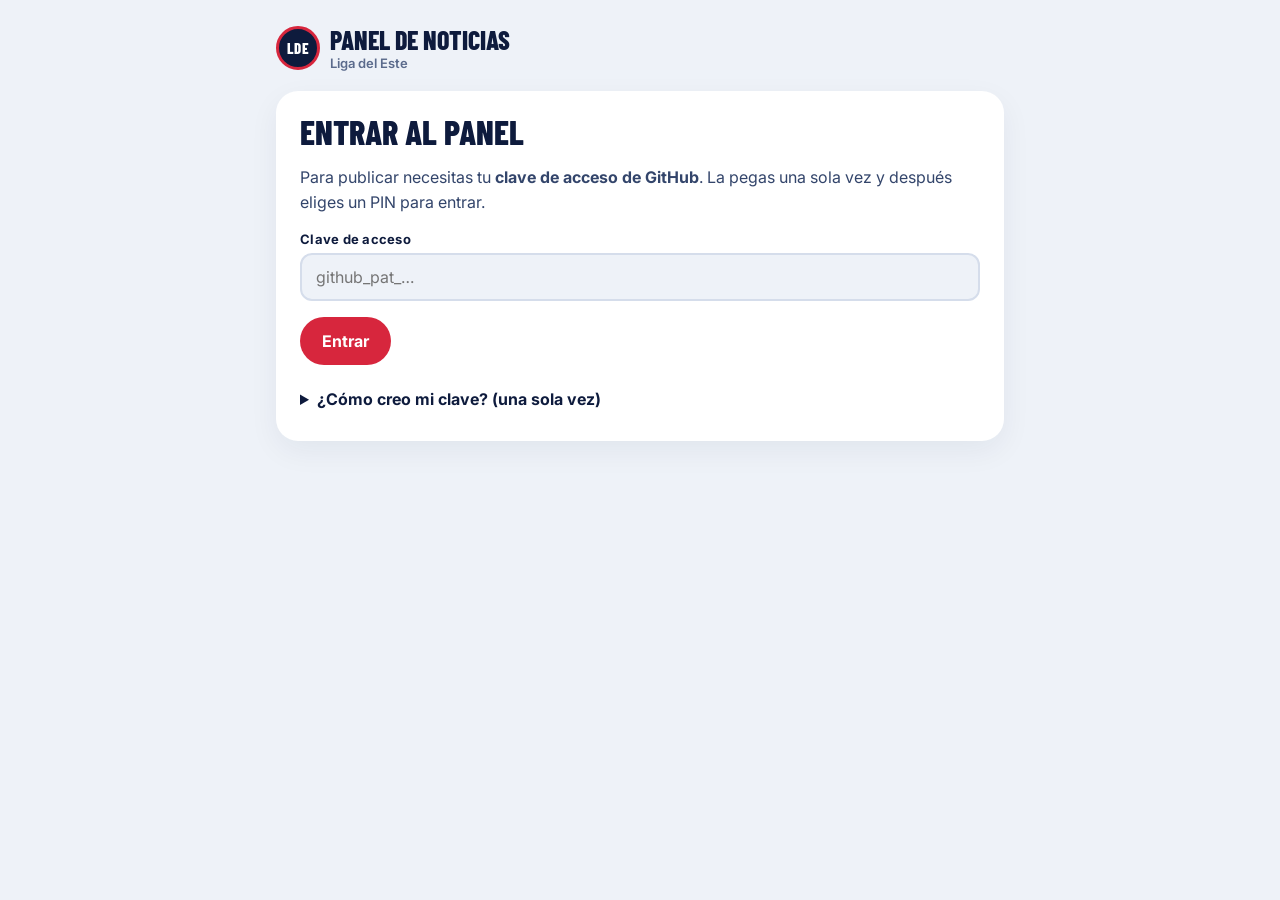
==== commit 302b59f9: "PIN para entrar al panel de noticias - La clave de GitHub se pega una vez y se guarda cifrada (AES-G" ====
--- a/admin/index.html
+++ b/admin/index.html
@@ -60,11 +60,12 @@
   <!-- ===== Entrar ===== -->
   <section class="adm-card" id="vista-entrar" hidden>
     <h1>Entrar al panel</h1>
-    <p>Para publicar necesitas tu <strong>clave de acceso de GitHub</strong>. Se crea una sola vez y queda guardada en este teléfono o computadora.</p>
+    <p>Para publicar necesitas tu <strong>clave de acceso de GitHub</strong>. La pegas una sola vez y después eliges un PIN para entrar.</p>
     <div class="field">
       <label for="token">Clave de acceso</label>
       <input id="token" type="password" autocomplete="off" placeholder="github_pat_…">
     </div>
+    <p class="adm-msg adm-msg--info" id="entrar-aviso" role="status" hidden></p>
     <p class="adm-msg adm-msg--err" id="entrar-error" role="alert" hidden></p>
     <div class="adm-row"><button type="button" class="btn btn--red btn--plain adm-btn" id="entrar">Entrar</button></div>
     <details>
@@ -80,6 +81,37 @@
       <p class="adm-help">La clave solo sirve para la web de la liga. No la compartas. Si la pierdes o cambias de teléfono, crea otra igual.</p>
     </details>
   </section>
+
+  <!-- ===== Crear PIN ===== -->
+  <form class="adm-card" id="vista-pin-crear" hidden novalidate>
+    <h1>Crea tu PIN</h1>
+    <p>Elige un PIN o una contraseña para entrar al panel en este teléfono o computadora. Así no tienes que volver a pegar la clave de GitHub.</p>
+    <div class="field">
+      <label for="pin-nuevo">PIN o contraseña <span class="field__opt">(mínimo 6 caracteres)</span></label>
+      <input id="pin-nuevo" type="password" autocomplete="new-password" minlength="6">
+    </div>
+    <div class="field">
+      <label for="pin-nuevo2">Repítelo</label>
+      <input id="pin-nuevo2" type="password" autocomplete="new-password" minlength="6">
+    </div>
+    <p class="adm-msg adm-msg--err" id="pin-crear-error" role="alert" hidden></p>
+    <div class="adm-row"><button type="submit" class="btn btn--red btn--plain adm-btn" id="pin-guardar">Guardar PIN y entrar</button></div>
+    <p class="adm-help">El PIN solo sirve en este dispositivo. Guarda bien tu clave de GitHub por si olvidas el PIN.</p>
+  </form>
+
+  <!-- ===== Entrar con PIN ===== -->
+  <form class="adm-card" id="vista-pin" hidden novalidate>
+    <h1>Entrar al panel</h1>
+    <div class="field">
+      <label for="pin">Tu PIN o contraseña</label>
+      <input id="pin" type="password" autocomplete="current-password">
+    </div>
+    <p class="adm-msg adm-msg--err" id="pin-error" role="alert" hidden></p>
+    <div class="adm-row">
+      <button type="submit" class="btn btn--red btn--plain adm-btn" id="pin-entrar">Entrar</button>
+      <button type="button" class="nl-skip" id="pin-olvide">Olvidé mi PIN</button>
+    </div>
+  </form>
 
   <!-- ===== Lista ===== -->
   <section class="adm-card" id="vista-lista" hidden>
--- a/css/styles.css
+++ b/css/styles.css
@@ -1266,3 +1266,41 @@
 .aviso-urgente__text span { white-space: nowrap; opacity: .9; font-weight: 600; }
 .aviso-urgente__close { width: 44px; height: 44px; flex-shrink: 0; border: none; border-radius: 50%; background: rgba(255, 255, 255, .15); color: var(--white); display: flex; align-items: center; justify-content: center; cursor: pointer; }
 @media (max-width: 560px) { .aviso-urgente__inner { padding-left: 16px; } }
+
+/* Franja del boletín: delgada y oscura, integrada al pie (reemplaza la tarjeta blanca) */
+.nl-band {
+  background: rgba(255, 255, 255, .05);
+  border: 1px solid rgba(255, 255, 255, .12);
+  color: var(--white);
+  border-radius: 18px;
+  padding: 18px 22px;
+  gap: 14px 28px;
+  align-items: center;
+}
+.nl-band__text { flex: 0 1 250px; gap: 4px; }
+.nl-band__title { font-size: 24px; line-height: 1; color: var(--white); }
+.nl-band__text p { color: var(--soft); font-size: 14px; line-height: 1.4; }
+.nl-band__form { flex: 1 1 520px; }
+.nl-form--compact { gap: 8px; }
+.nl-form--compact .nl-form__grid { grid-template-columns: 1fr 1.25fr 1fr auto; gap: 10px; align-items: end; }
+.nl-form--compact .field { gap: 4px; }
+.nl-form--compact .field label { font-size: 12px; color: var(--soft); }
+.nl-form--compact .field__opt { color: var(--tick-label); }
+.nl-form--compact .field input { min-height: 44px; padding: 8px 12px; font-size: 15px; background: var(--white); border-color: transparent; }
+.nl-form--compact .nl-form__submit { min-height: 44px; padding: 10px 20px; font-size: 15px; white-space: nowrap; }
+.nl-form--compact .consent { color: var(--soft); font-size: 12px; line-height: 1.4; gap: 8px; }
+.nl-form--compact .consent input { width: 18px; height: 18px; }
+.nl-form--compact .consent a { color: var(--white); }
+.nl-band .nl-done { background: rgba(19, 206, 102, .12); border-color: rgba(19, 206, 102, .4); color: #CFF5DE; padding: 12px 16px; font-size: 14px; }
+.nl-band .form-dialog__error { font-size: 13px; color: #FFC9D1; }
+@media (max-width: 860px) {
+  .nl-form--compact .nl-form__grid { grid-template-columns: 1fr 1fr; }
+  .nl-form--compact .nl-form__submit { grid-column: 1 / -1; }
+}
+@media (max-width: 560px) {
+  .nl-band { padding: 16px; }
+  .nl-form--compact .nl-form__grid { grid-template-columns: 1fr; }
+}
+.nl-form--compact .nl-form__submit { align-self: end; }
+.footer__bottom a { color: var(--soft); text-decoration: underline; }
+.footer__bottom a:hover { color: var(--white); }
